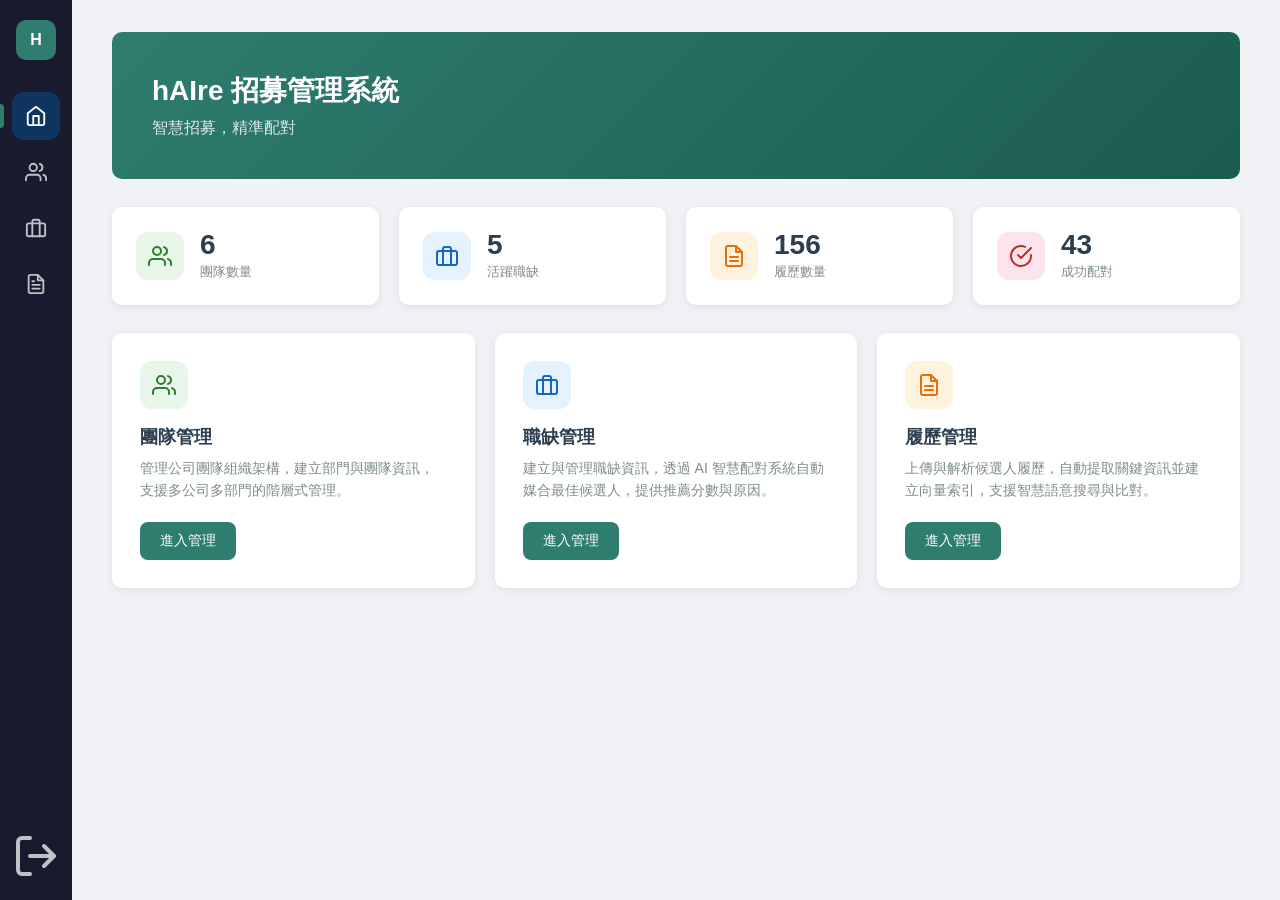
==== docs/index.html @ c7452a85 "Add frontend UI for hAIre recruitment management system Implement complete frontend with static HTML" ====
<!DOCTYPE html>
<html lang="zh-TW">
<head>
  <meta charset="UTF-8">
  <meta name="viewport" content="width=device-width, initial-scale=1.0">
  <title>hAIre 招募管理系統</title>
  <link rel="stylesheet" href="css/style.css">
</head>
<body>
  <!-- Sidebar -->
  <nav class="sidebar">
    <div class="sidebar-logo">H</div>
    <ul class="sidebar-nav">
      <li><a href="index.html" class="active" title="首頁">
        <svg viewBox="0 0 24 24" fill="none" stroke="currentColor" stroke-width="2" stroke-linecap="round" stroke-linejoin="round"><path d="M3 9l9-7 9 7v11a2 2 0 0 1-2 2H5a2 2 0 0 1-2-2z"/><polyline points="9 22 9 12 15 12 15 22"/></svg>
      </a></li>
      <li><a href="admin-teams.html" title="團隊管理">
        <svg viewBox="0 0 24 24" fill="none" stroke="currentColor" stroke-width="2" stroke-linecap="round" stroke-linejoin="round"><path d="M17 21v-2a4 4 0 0 0-4-4H5a4 4 0 0 0-4 4v2"/><circle cx="9" cy="7" r="4"/><path d="M23 21v-2a4 4 0 0 0-3-3.87"/><path d="M16 3.13a4 4 0 0 1 0 7.75"/></svg>
      </a></li>
      <li><a href="admin-jobs.html" title="職缺管理">
        <svg viewBox="0 0 24 24" fill="none" stroke="currentColor" stroke-width="2" stroke-linecap="round" stroke-linejoin="round"><rect x="2" y="7" width="20" height="14" rx="2" ry="2"/><path d="M16 21V5a2 2 0 0 0-2-2h-4a2 2 0 0 0-2 2v16"/></svg>
      </a></li>
      <li><a href="#" title="履歷管理">
        <svg viewBox="0 0 24 24" fill="none" stroke="currentColor" stroke-width="2" stroke-linecap="round" stroke-linejoin="round"><path d="M14 2H6a2 2 0 0 0-2 2v16a2 2 0 0 0 2 2h12a2 2 0 0 0 2-2V8z"/><polyline points="14 2 14 8 20 8"/><line x1="16" y1="13" x2="8" y2="13"/><line x1="16" y1="17" x2="8" y2="17"/><polyline points="10 9 9 9 8 9"/></svg>
      </a></li>
    </ul>
    <div class="sidebar-bottom">
      <a href="login.html" title="登出">
        <svg viewBox="0 0 24 24" fill="none" stroke="currentColor" stroke-width="2" stroke-linecap="round" stroke-linejoin="round"><path d="M9 21H5a2 2 0 0 1-2-2V5a2 2 0 0 1 2-2h4"/><polyline points="16 17 21 12 16 7"/><line x1="21" y1="12" x2="9" y2="12"/></svg>
      </a>
    </div>
  </nav>

  <!-- Main Content -->
  <main class="main-content">
    <!-- Hero -->
    <div class="dashboard-hero">
      <h1>hAIre 招募管理系統</h1>
      <p>智慧招募，精準配對</p>
    </div>

    <!-- Stats -->
    <div class="stats-grid" id="statsGrid">
      <!-- Populated by JS -->
    </div>

    <!-- Features -->
    <div class="features-grid" id="featuresGrid">
      <!-- Populated by JS -->
    </div>
  </main>

  <script src="js/mock-data.js"></script>
  <script src="js/main.js"></script>
  <script>
    // Render stats
    const statsData = [
      { label: '團隊數量', value: MOCK_STATS.teams, icon: 'teams', cls: 'teams' },
      { label: '活躍職缺', value: MOCK_STATS.activeJobs, icon: 'jobs', cls: 'jobs' },
      { label: '履歷數量', value: MOCK_STATS.resumes, icon: 'resumes', cls: 'resumes' },
      { label: '成功配對', value: MOCK_STATS.matches, icon: 'matches', cls: 'matches' }
    ];

    const statIcons = {
      teams: '<svg viewBox="0 0 24 24" fill="none" stroke="currentColor" stroke-width="2" stroke-linecap="round" stroke-linejoin="round"><path d="M17 21v-2a4 4 0 0 0-4-4H5a4 4 0 0 0-4 4v2"/><circle cx="9" cy="7" r="4"/><path d="M23 21v-2a4 4 0 0 0-3-3.87"/><path d="M16 3.13a4 4 0 0 1 0 7.75"/></svg>',
      jobs: '<svg viewBox="0 0 24 24" fill="none" stroke="currentColor" stroke-width="2" stroke-linecap="round" stroke-linejoin="round"><rect x="2" y="7" width="20" height="14" rx="2" ry="2"/><path d="M16 21V5a2 2 0 0 0-2-2h-4a2 2 0 0 0-2 2v16"/></svg>',
      resumes: '<svg viewBox="0 0 24 24" fill="none" stroke="currentColor" stroke-width="2" stroke-linecap="round" stroke-linejoin="round"><path d="M14 2H6a2 2 0 0 0-2 2v16a2 2 0 0 0 2 2h12a2 2 0 0 0 2-2V8z"/><polyline points="14 2 14 8 20 8"/><line x1="16" y1="13" x2="8" y2="13"/><line x1="16" y1="17" x2="8" y2="17"/></svg>',
      matches: '<svg viewBox="0 0 24 24" fill="none" stroke="currentColor" stroke-width="2" stroke-linecap="round" stroke-linejoin="round"><path d="M22 11.08V12a10 10 0 1 1-5.93-9.14"/><polyline points="22 4 12 14.01 9 11.01"/></svg>'
    };

    document.getElementById('statsGrid').innerHTML = statsData.map(s => `
      <div class="stat-card">
        <div class="stat-icon ${s.cls}">${statIcons[s.icon]}</div>
        <div class="stat-info">
          <h3>${s.value}</h3>
          <p>${s.label}</p>
        </div>
      </div>
    `).join('');

    // Render features
    const features = [
      {
        title: '團隊管理',
        desc: '管理公司團隊組織架構，建立部門與團隊資訊，支援多公司多部門的階層式管理。',
        cls: 'teams',
        icon: '<svg viewBox="0 0 24 24" fill="none" stroke="currentColor" stroke-width="2" stroke-linecap="round" stroke-linejoin="round"><path d="M17 21v-2a4 4 0 0 0-4-4H5a4 4 0 0 0-4 4v2"/><circle cx="9" cy="7" r="4"/><path d="M23 21v-2a4 4 0 0 0-3-3.87"/><path d="M16 3.13a4 4 0 0 1 0 7.75"/></svg>',
        link: 'admin-teams.html'
      },
      {
        title: '職缺管理',
        desc: '建立與管理職缺資訊，透過 AI 智慧配對系統自動媒合最佳候選人，提供推薦分數與原因。',
        cls: 'jobs',
        icon: '<svg viewBox="0 0 24 24" fill="none" stroke="currentColor" stroke-width="2" stroke-linecap="round" stroke-linejoin="round"><rect x="2" y="7" width="20" height="14" rx="2" ry="2"/><path d="M16 21V5a2 2 0 0 0-2-2h-4a2 2 0 0 0-2 2v16"/></svg>',
        link: 'admin-jobs.html'
      },
      {
        title: '履歷管理',
        desc: '上傳與解析候選人履歷，自動提取關鍵資訊並建立向量索引，支援智慧語意搜尋與比對。',
        cls: 'resumes',
        icon: '<svg viewBox="0 0 24 24" fill="none" stroke="currentColor" stroke-width="2" stroke-linecap="round" stroke-linejoin="round"><path d="M14 2H6a2 2 0 0 0-2 2v16a2 2 0 0 0 2 2h12a2 2 0 0 0 2-2V8z"/><polyline points="14 2 14 8 20 8"/><line x1="16" y1="13" x2="8" y2="13"/><line x1="16" y1="17" x2="8" y2="17"/></svg>',
        link: '#'
      }
    ];

    document.getElementById('featuresGrid').innerHTML = features.map(f => `
      <div class="feature-card">
        <div class="feature-card-icon ${f.cls}">${f.icon}</div>
        <h3>${f.title}</h3>
        <p>${f.desc}</p>
        <a href="${f.link}" class="btn btn-primary">進入管理</a>
      </div>
    `).join('');
  </script>
</body>
</html>
---- docs/css/style.css ----
/* ===== CSS Variables ===== */
:root {
  --primary: #2E7D6F;
  --primary-dark: #245f55;
  --primary-light: #e8f5f1;
  --sidebar-bg: #1a1a2e;
  --sidebar-hover: #16213e;
  --sidebar-active: #0f3460;
  --bg: #f0f2f5;
  --card-bg: #ffffff;
  --text-primary: #2c3e50;
  --text-secondary: #7f8c8d;
  --text-light: #bdc3c7;
  --border: #e0e0e0;
  --danger: #e74c3c;
  --danger-hover: #c0392b;
  --warning: #f39c12;
  --info: #3498db;
  --success: #27ae60;
  --shadow: 0 2px 8px rgba(0,0,0,0.08);
  --shadow-hover: 0 4px 16px rgba(0,0,0,0.12);
  --radius: 10px;
  --sidebar-width: 72px;
}

/* ===== Reset & Base ===== */
*, *::before, *::after {
  margin: 0;
  padding: 0;
  box-sizing: border-box;
}

body {
  font-family: -apple-system, BlinkMacSystemFont, 'Segoe UI', 'Noto Sans TC', 'Microsoft JhengHei', sans-serif;
  background: var(--bg);
  color: var(--text-primary);
  min-height: 100vh;
  display: flex;
}

a {
  text-decoration: none;
  color: inherit;
}

ul {
  list-style: none;
}

button {
  cursor: pointer;
  border: none;
  font-family: inherit;
}

input, select, textarea {
  font-family: inherit;
  font-size: 14px;
}

/* ===== Sidebar ===== */
.sidebar {
  width: var(--sidebar-width);
  background: var(--sidebar-bg);
  min-height: 100vh;
  position: fixed;
  top: 0;
  left: 0;
  z-index: 100;
  display: flex;
  flex-direction: column;
  align-items: center;
  padding: 20px 0;
}

.sidebar-logo {
  width: 40px;
  height: 40px;
  background: var(--primary);
  border-radius: 10px;
  display: flex;
  align-items: center;
  justify-content: center;
  color: white;
  font-weight: 700;
  font-size: 16px;
  margin-bottom: 32px;
}

.sidebar-nav {
  display: flex;
  flex-direction: column;
  gap: 8px;
  width: 100%;
}

.sidebar-nav a {
  display: flex;
  align-items: center;
  justify-content: center;
  width: 48px;
  height: 48px;
  margin: 0 auto;
  border-radius: 12px;
  color: var(--text-light);
  transition: all 0.2s;
  position: relative;
}

.sidebar-nav a:hover {
  background: var(--sidebar-hover);
  color: white;
}

.sidebar-nav a.active {
  background: var(--sidebar-active);
  color: white;
}

.sidebar-nav a.active::before {
  content: '';
  position: absolute;
  left: -12px;
  width: 4px;
  height: 24px;
  background: var(--primary);
  border-radius: 0 4px 4px 0;
}

.sidebar-nav svg {
  width: 22px;
  height: 22px;
}

.sidebar-bottom {
  margin-top: auto;
  display: flex;
  flex-direction: column;
  gap: 8px;
  align-items: center;
}

.sidebar-bottom a {
  display: flex;
  align-items: center;
  justify-content: center;
  width: 48px;
  height: 48px;
  border-radius: 12px;
  color: var(--text-light);
  transition: all 0.2s;
}

.sidebar-bottom a:hover {
  background: var(--sidebar-hover);
  color: white;
}

/* ===== Main Content ===== */
.main-content {
  margin-left: var(--sidebar-width);
  flex: 1;
  padding: 32px 40px;
  min-height: 100vh;
}

/* ===== Page Header ===== */
.page-header {
  display: flex;
  align-items: center;
  justify-content: space-between;
  margin-bottom: 28px;
}

.page-header h1 {
  font-size: 24px;
  font-weight: 700;
  color: var(--text-primary);
}

.page-header .subtitle {
  font-size: 14px;
  color: var(--text-secondary);
  margin-top: 4px;
}

/* ===== Dashboard ===== */
.dashboard-hero {
  background: linear-gradient(135deg, var(--primary) 0%, #1a5c50 100%);
  border-radius: var(--radius);
  padding: 40px;
  color: white;
  margin-bottom: 28px;
}

.dashboard-hero h1 {
  font-size: 28px;
  font-weight: 700;
  margin-bottom: 8px;
}

.dashboard-hero p {
  font-size: 16px;
  opacity: 0.85;
}

.stats-grid {
  display: grid;
  grid-template-columns: repeat(4, 1fr);
  gap: 20px;
  margin-bottom: 28px;
}

.stat-card {
  background: var(--card-bg);
  border-radius: var(--radius);
  padding: 24px;
  box-shadow: var(--shadow);
  display: flex;
  align-items: center;
  gap: 16px;
  transition: box-shadow 0.2s;
}

.stat-card:hover {
  box-shadow: var(--shadow-hover);
}

.stat-icon {
  width: 48px;
  height: 48px;
  border-radius: 12px;
  display: flex;
  align-items: center;
  justify-content: center;
}

.stat-icon svg {
  width: 24px;
  height: 24px;
}

.stat-icon.teams { background: #e8f5e9; color: #2e7d32; }
.stat-icon.jobs { background: #e3f2fd; color: #1565c0; }
.stat-icon.resumes { background: #fff3e0; color: #ef6c00; }
.stat-icon.matches { background: #fce4ec; color: #c62828; }

.stat-info h3 {
  font-size: 28px;
  font-weight: 700;
  line-height: 1;
}

.stat-info p {
  font-size: 13px;
  color: var(--text-secondary);
  margin-top: 4px;
}

.features-grid {
  display: grid;
  grid-template-columns: repeat(3, 1fr);
  gap: 20px;
}

.feature-card {
  background: var(--card-bg);
  border-radius: var(--radius);
  padding: 28px;
  box-shadow: var(--shadow);
  transition: all 0.2s;
  display: flex;
  flex-direction: column;
}

.feature-card:hover {
  box-shadow: var(--shadow-hover);
  transform: translateY(-2px);
}

.feature-card-icon {
  width: 48px;
  height: 48px;
  border-radius: 12px;
  display: flex;
  align-items: center;
  justify-content: center;
  margin-bottom: 16px;
}

.feature-card-icon svg {
  width: 24px;
  height: 24px;
}

.feature-card-icon.teams { background: #e8f5e9; color: #2e7d32; }
.feature-card-icon.jobs { background: #e3f2fd; color: #1565c0; }
.feature-card-icon.resumes { background: #fff3e0; color: #ef6c00; }

.feature-card h3 {
  font-size: 18px;
  font-weight: 600;
  margin-bottom: 8px;
}

.feature-card p {
  font-size: 14px;
  color: var(--text-secondary);
  line-height: 1.6;
  margin-bottom: 20px;
  flex: 1;
}

.feature-card .btn {
  align-self: flex-start;
}

/* ===== Buttons ===== */
.btn {
  display: inline-flex;
  align-items: center;
  gap: 8px;
  padding: 10px 20px;
  border-radius: 8px;
  font-size: 14px;
  font-weight: 500;
  transition: all 0.2s;
}

.btn-primary {
  background: var(--primary);
  color: white;
}

.btn-primary:hover {
  background: var(--primary-dark);
}

.btn-secondary {
  background: var(--bg);
  color: var(--text-primary);
  border: 1px solid var(--border);
}

.btn-secondary:hover {
  background: #e5e7eb;
}

.btn-danger {
  background: var(--danger);
  color: white;
}

.btn-danger:hover {
  background: var(--danger-hover);
}

.btn-sm {
  padding: 6px 12px;
  font-size: 13px;
}

.btn-icon {
  width: 36px;
  height: 36px;
  padding: 0;
  display: flex;
  align-items: center;
  justify-content: center;
  border-radius: 8px;
  background: transparent;
  color: var(--text-secondary);
  border: 1px solid var(--border);
}

.btn-icon:hover {
  background: var(--bg);
  color: var(--text-primary);
}

.btn-icon.danger:hover {
  background: #fdeaea;
  color: var(--danger);
  border-color: var(--danger);
}

.btn-icon svg {
  width: 16px;
  height: 16px;
}

/* ===== Toolbar ===== */
.toolbar {
  display: flex;
  align-items: center;
  gap: 12px;
  margin-bottom: 20px;
}

.search-input {
  flex: 1;
  max-width: 400px;
  padding: 10px 16px 10px 40px;
  border: 1px solid var(--border);
  border-radius: 8px;
  font-size: 14px;
  background: var(--card-bg);
  transition: border-color 0.2s;
  position: relative;
}

.search-input:focus {
  outline: none;
  border-color: var(--primary);
}

.search-wrapper {
  position: relative;
  flex: 1;
  max-width: 400px;
}

.search-wrapper svg {
  position: absolute;
  left: 12px;
  top: 50%;
  transform: translateY(-50%);
  width: 18px;
  height: 18px;
  color: var(--text-light);
}

.filter-select {
  padding: 10px 16px;
  border: 1px solid var(--border);
  border-radius: 8px;
  font-size: 14px;
  background: var(--card-bg);
  color: var(--text-primary);
  min-width: 160px;
  cursor: pointer;
}

.filter-select:focus {
  outline: none;
  border-color: var(--primary);
}

/* ===== Team Cards Grid ===== */
.teams-grid {
  display: grid;
  grid-template-columns: repeat(auto-fill, minmax(320px, 1fr));
  gap: 20px;
}

.team-card {
  background: var(--card-bg);
  border-radius: var(--radius);
  padding: 24px;
  box-shadow: var(--shadow);
  transition: all 0.2s;
  position: relative;
}

.team-card:hover {
  box-shadow: var(--shadow-hover);
}

.team-card-header {
  display: flex;
  align-items: flex-start;
  justify-content: space-between;
  margin-bottom: 16px;
}

.team-card-title {
  font-size: 17px;
  font-weight: 600;
}

.team-card-actions {
  display: flex;
  gap: 6px;
}

.team-card-info {
  display: flex;
  flex-direction: column;
  gap: 8px;
}

.team-card-info-row {
  display: flex;
  align-items: center;
  gap: 8px;
  font-size: 13px;
  color: var(--text-secondary);
}

.team-card-info-row svg {
  width: 16px;
  height: 16px;
  flex-shrink: 0;
}

.team-card-info-row .label {
  font-weight: 500;
  color: var(--text-primary);
  min-width: 40px;
}

.team-card-badge {
  display: inline-flex;
  align-items: center;
  padding: 3px 10px;
  border-radius: 20px;
  font-size: 12px;
  font-weight: 500;
  background: var(--primary-light);
  color: var(--primary);
}

/* ===== Modal ===== */
.modal-overlay {
  display: none;
  position: fixed;
  inset: 0;
  background: rgba(0,0,0,0.5);
  z-index: 1000;
  align-items: center;
  justify-content: center;
}

.modal-overlay.active {
  display: flex;
}

.modal {
  background: var(--card-bg);
  border-radius: var(--radius);
  width: 90%;
  max-width: 600px;
  max-height: 90vh;
  overflow-y: auto;
  box-shadow: 0 20px 60px rgba(0,0,0,0.2);
}

.modal-header {
  display: flex;
  align-items: center;
  justify-content: space-between;
  padding: 20px 24px;
  border-bottom: 1px solid var(--border);
}

.modal-header h2 {
  font-size: 18px;
  font-weight: 600;
}

.modal-close {
  width: 32px;
  height: 32px;
  display: flex;
  align-items: center;
  justify-content: center;
  border-radius: 8px;
  background: transparent;
  color: var(--text-secondary);
  cursor: pointer;
  border: none;
  transition: all 0.2s;
}

.modal-close:hover {
  background: var(--bg);
  color: var(--text-primary);
}

.modal-body {
  padding: 24px;
}

.modal-footer {
  display: flex;
  justify-content: flex-end;
  gap: 12px;
  padding: 16px 24px;
  border-top: 1px solid var(--border);
}

/* ===== Form ===== */
.form-group {
  margin-bottom: 18px;
}

.form-label {
  display: block;
  font-size: 14px;
  font-weight: 500;
  color: var(--text-primary);
  margin-bottom: 6px;
}

.form-input {
  width: 100%;
  padding: 10px 14px;
  border: 1px solid var(--border);
  border-radius: 8px;
  font-size: 14px;
  transition: border-color 0.2s;
}

.form-input:focus {
  outline: none;
  border-color: var(--primary);
  box-shadow: 0 0 0 3px rgba(46,125,111,0.1);
}

textarea.form-input {
  resize: vertical;
  min-height: 80px;
}

.form-row {
  display: grid;
  grid-template-columns: 1fr 1fr;
  gap: 16px;
}

.file-upload {
  border: 2px dashed var(--border);
  border-radius: 8px;
  padding: 32px;
  text-align: center;
  cursor: pointer;
  transition: all 0.2s;
  background: #fafbfc;
}

.file-upload:hover {
  border-color: var(--primary);
  background: var(--primary-light);
}

.file-upload svg {
  width: 36px;
  height: 36px;
  color: var(--text-light);
  margin-bottom: 8px;
}

.file-upload p {
  font-size: 14px;
  color: var(--text-secondary);
}

.file-upload .hint {
  font-size: 12px;
  color: var(--text-light);
  margin-top: 4px;
}

/* ===== Job Page ===== */
.job-header-card {
  background: var(--card-bg);
  border-radius: var(--radius);
  padding: 24px 28px;
  box-shadow: var(--shadow);
  margin-bottom: 24px;
  display: flex;
  align-items: center;
  justify-content: space-between;
}

.job-header-info h2 {
  font-size: 22px;
  font-weight: 700;
  margin-bottom: 6px;
}

.job-meta {
  display: flex;
  align-items: center;
  gap: 16px;
  flex-wrap: wrap;
}

.job-meta-item {
  display: flex;
  align-items: center;
  gap: 6px;
  font-size: 13px;
  color: var(--text-secondary);
}

.job-meta-item svg {
  width: 16px;
  height: 16px;
}

.job-tabs {
  display: flex;
  gap: 4px;
  background: var(--bg);
  border-radius: 8px;
  padding: 4px;
  margin-bottom: 24px;
  width: fit-content;
}

.job-tab {
  padding: 8px 20px;
  border-radius: 6px;
  font-size: 14px;
  font-weight: 500;
  background: transparent;
  color: var(--text-secondary);
  transition: all 0.2s;
}

.job-tab.active {
  background: var(--card-bg);
  color: var(--text-primary);
  box-shadow: 0 1px 4px rgba(0,0,0,0.08);
}

.job-tab:hover:not(.active) {
  color: var(--text-primary);
}

.candidates-section h3 {
  font-size: 16px;
  font-weight: 600;
  margin-bottom: 16px;
  display: flex;
  align-items: center;
  gap: 8px;
}

.candidates-section h3 .count {
  background: var(--primary-light);
  color: var(--primary);
  padding: 2px 10px;
  border-radius: 20px;
  font-size: 13px;
}

.candidate-card {
  background: var(--card-bg);
  border-radius: var(--radius);
  padding: 24px;
  box-shadow: var(--shadow);
  margin-bottom: 16px;
  transition: all 0.2s;
}

.candidate-card:hover {
  box-shadow: var(--shadow-hover);
}

.candidate-header {
  display: flex;
  align-items: flex-start;
  justify-content: space-between;
  margin-bottom: 16px;
}

.candidate-info {
  display: flex;
  align-items: center;
  gap: 14px;
}

.candidate-avatar {
  width: 48px;
  height: 48px;
  border-radius: 50%;
  background: var(--primary-light);
  color: var(--primary);
  display: flex;
  align-items: center;
  justify-content: center;
  font-size: 18px;
  font-weight: 600;
  flex-shrink: 0;
}

.candidate-name {
  font-size: 17px;
  font-weight: 600;
}

.candidate-title {
  font-size: 13px;
  color: var(--text-secondary);
  margin-top: 2px;
}

.candidate-contact {
  display: flex;
  gap: 16px;
  margin-top: 6px;
}

.candidate-contact-item {
  display: flex;
  align-items: center;
  gap: 4px;
  font-size: 12px;
  color: var(--text-secondary);
}

.candidate-contact-item svg {
  width: 14px;
  height: 14px;
}

.candidate-score {
  text-align: center;
}

.candidate-score-label {
  font-size: 12px;
  color: var(--text-secondary);
  margin-bottom: 4px;
}

.candidate-score-value {
  font-size: 32px;
  font-weight: 700;
  line-height: 1;
}

.score-high { color: var(--success); }
.score-mid { color: var(--warning); }
.score-low { color: var(--danger); }

.candidate-body {
  display: grid;
  grid-template-columns: 1fr 1fr;
  gap: 20px;
  margin-bottom: 16px;
}

.candidate-section-title {
  font-size: 13px;
  font-weight: 600;
  color: var(--text-secondary);
  margin-bottom: 8px;
  display: flex;
  align-items: center;
  gap: 6px;
}

.candidate-section-title svg {
  width: 14px;
  height: 14px;
}

.candidate-experience-item {
  padding: 8px 0;
  border-bottom: 1px solid #f0f0f0;
}

.candidate-experience-item:last-child {
  border-bottom: none;
}

.candidate-exp-company {
  font-size: 14px;
  font-weight: 500;
}

.candidate-exp-role {
  font-size: 13px;
  color: var(--text-secondary);
}

.candidate-exp-duration {
  font-size: 12px;
  color: var(--text-light);
}

.skills-tags {
  display: flex;
  flex-wrap: wrap;
  gap: 6px;
}

.skill-tag {
  padding: 4px 12px;
  border-radius: 20px;
  font-size: 12px;
  font-weight: 500;
  background: #f0f4f8;
  color: var(--text-primary);
}

.skill-tag.match {
  background: var(--primary-light);
  color: var(--primary);
}

.candidate-reason {
  background: #f8f9fa;
  border-radius: 8px;
  padding: 14px 16px;
  margin-top: 4px;
}

.candidate-reason-title {
  font-size: 13px;
  font-weight: 600;
  color: var(--primary);
  margin-bottom: 6px;
  display: flex;
  align-items: center;
  gap: 6px;
}

.candidate-reason-title svg {
  width: 14px;
  height: 14px;
}

.candidate-reason p {
  font-size: 13px;
  color: var(--text-secondary);
  line-height: 1.6;
}

/* ===== Login Page ===== */
.login-page {
  min-height: 100vh;
  display: flex;
  align-items: center;
  justify-content: center;
  background: var(--bg);
  margin: 0;
}

.login-container {
  width: 100%;
  max-width: 420px;
  background: var(--card-bg);
  border-radius: var(--radius);
  box-shadow: var(--shadow-hover);
  overflow: hidden;
}

.login-header {
  background: linear-gradient(135deg, var(--primary) 0%, #1a5c50 100%);
  padding: 32px;
  text-align: center;
  color: white;
}

.login-header h1 {
  font-size: 24px;
  font-weight: 700;
  margin-bottom: 4px;
}

.login-header p {
  font-size: 14px;
  opacity: 0.85;
}

.login-body {
  padding: 32px;
}

.login-body h2 {
  font-size: 20px;
  font-weight: 600;
  margin-bottom: 24px;
  text-align: center;
}

.login-body .form-group {
  margin-bottom: 20px;
}

.login-btn {
  width: 100%;
  padding: 12px;
  background: var(--primary);
  color: white;
  border: none;
  border-radius: 8px;
  font-size: 15px;
  font-weight: 600;
  cursor: pointer;
  transition: background 0.2s;
}

.login-btn:hover {
  background: var(--primary-dark);
}

.login-footer {
  text-align: center;
  margin-top: 20px;
  font-size: 13px;
  color: var(--text-secondary);
}

.login-footer a {
  color: var(--primary);
  font-weight: 500;
}

/* ===== Job Select Page ===== */
.job-select-wrapper {
  display: flex;
  gap: 12px;
  margin-bottom: 24px;
}

.job-select-dropdown {
  flex: 1;
  max-width: 400px;
}

/* ===== Empty State ===== */
.empty-state {
  text-align: center;
  padding: 60px 20px;
  color: var(--text-light);
}

.empty-state svg {
  width: 64px;
  height: 64px;
  margin-bottom: 16px;
  opacity: 0.5;
}

.empty-state h3 {
  font-size: 18px;
  color: var(--text-secondary);
  margin-bottom: 8px;
}

.empty-state p {
  font-size: 14px;
}

/* ===== Toast Notification ===== */
.toast-container {
  position: fixed;
  top: 20px;
  right: 20px;
  z-index: 9999;
  display: flex;
  flex-direction: column;
  gap: 8px;
}

.toast {
  padding: 12px 20px;
  border-radius: 8px;
  font-size: 14px;
  color: white;
  box-shadow: 0 4px 12px rgba(0,0,0,0.15);
  animation: slideIn 0.3s ease;
  display: flex;
  align-items: center;
  gap: 8px;
}

.toast.success { background: var(--success); }
.toast.error { background: var(--danger); }
.toast.info { background: var(--info); }

@keyframes slideIn {
  from { transform: translateX(100%); opacity: 0; }
  to { transform: translateX(0); opacity: 1; }
}

/* ===== Responsive ===== */
@media (max-width: 1024px) {
  .stats-grid {
    grid-template-columns: repeat(2, 1fr);
  }
  .features-grid {
    grid-template-columns: repeat(2, 1fr);
  }
  .candidate-body {
    grid-template-columns: 1fr;
  }
}

@media (max-width: 768px) {
  .sidebar {
    width: 56px;
  }
  .main-content {
    margin-left: 56px;
    padding: 20px;
  }
  .stats-grid {
    grid-template-columns: 1fr;
  }
  .features-grid {
    grid-template-columns: 1fr;
  }
  .form-row {
    grid-template-columns: 1fr;
  }
  .toolbar {
    flex-wrap: wrap;
  }
  .teams-grid {
    grid-template-columns: 1fr;
  }
}
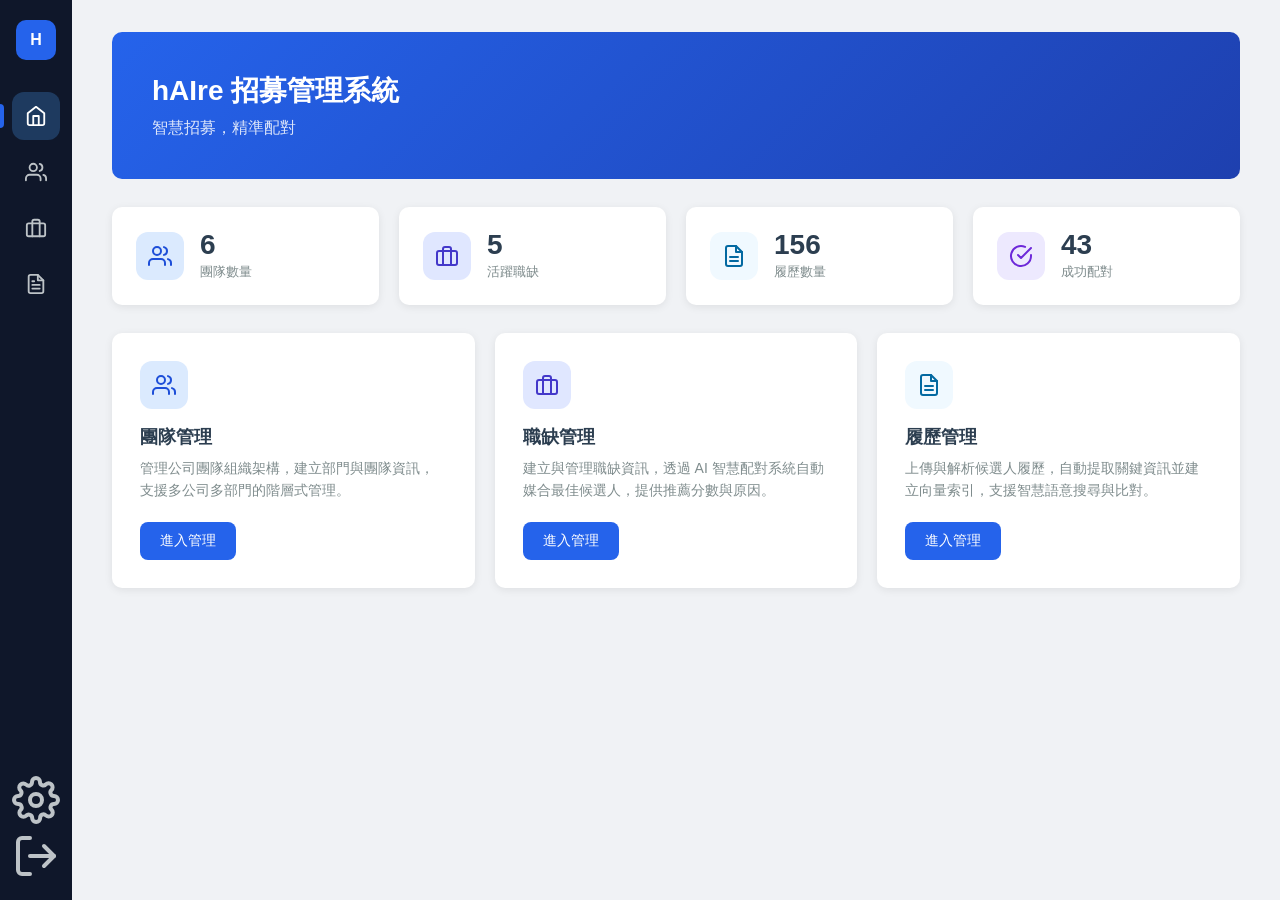
==== commit 55275921: "Update frontend to blue theme and add resume/settings pages - Change color scheme from teal to blue " ====
--- a/docs/index.html
+++ b/docs/index.html
@@ -20,11 +20,14 @@
       <li><a href="admin-jobs.html" title="職缺管理">
         <svg viewBox="0 0 24 24" fill="none" stroke="currentColor" stroke-width="2" stroke-linecap="round" stroke-linejoin="round"><rect x="2" y="7" width="20" height="14" rx="2" ry="2"/><path d="M16 21V5a2 2 0 0 0-2-2h-4a2 2 0 0 0-2 2v16"/></svg>
       </a></li>
-      <li><a href="#" title="履歷管理">
+      <li><a href="admin-resumes.html" title="履歷管理">
         <svg viewBox="0 0 24 24" fill="none" stroke="currentColor" stroke-width="2" stroke-linecap="round" stroke-linejoin="round"><path d="M14 2H6a2 2 0 0 0-2 2v16a2 2 0 0 0 2 2h12a2 2 0 0 0 2-2V8z"/><polyline points="14 2 14 8 20 8"/><line x1="16" y1="13" x2="8" y2="13"/><line x1="16" y1="17" x2="8" y2="17"/><polyline points="10 9 9 9 8 9"/></svg>
       </a></li>
     </ul>
     <div class="sidebar-bottom">
+      <a href="admin-settings.html" title="設定">
+        <svg viewBox="0 0 24 24" fill="none" stroke="currentColor" stroke-width="2" stroke-linecap="round" stroke-linejoin="round"><circle cx="12" cy="12" r="3"/><path d="M19.4 15a1.65 1.65 0 0 0 .33 1.82l.06.06a2 2 0 0 1 0 2.83 2 2 0 0 1-2.83 0l-.06-.06a1.65 1.65 0 0 0-1.82-.33 1.65 1.65 0 0 0-1 1.51V21a2 2 0 0 1-2 2 2 2 0 0 1-2-2v-.09A1.65 1.65 0 0 0 9 19.4a1.65 1.65 0 0 0-1.82.33l-.06.06a2 2 0 0 1-2.83 0 2 2 0 0 1 0-2.83l.06-.06A1.65 1.65 0 0 0 4.68 15a1.65 1.65 0 0 0-1.51-1H3a2 2 0 0 1-2-2 2 2 0 0 1 2-2h.09A1.65 1.65 0 0 0 4.6 9a1.65 1.65 0 0 0-.33-1.82l-.06-.06a2 2 0 0 1 0-2.83 2 2 0 0 1 2.83 0l.06.06A1.65 1.65 0 0 0 9 4.68a1.65 1.65 0 0 0 1-1.51V3a2 2 0 0 1 2-2 2 2 0 0 1 2 2v.09a1.65 1.65 0 0 0 1 1.51 1.65 1.65 0 0 0 1.82-.33l.06-.06a2 2 0 0 1 2.83 0 2 2 0 0 1 0 2.83l-.06.06A1.65 1.65 0 0 0 19.4 9a1.65 1.65 0 0 0 1.51 1H21a2 2 0 0 1 2 2 2 2 0 0 1-2 2h-.09a1.65 1.65 0 0 0-1.51 1z"/></svg>
+      </a>
       <a href="login.html" title="登出">
         <svg viewBox="0 0 24 24" fill="none" stroke="currentColor" stroke-width="2" stroke-linecap="round" stroke-linejoin="round"><path d="M9 21H5a2 2 0 0 1-2-2V5a2 2 0 0 1 2-2h4"/><polyline points="16 17 21 12 16 7"/><line x1="21" y1="12" x2="9" y2="12"/></svg>
       </a>
@@ -99,7 +102,7 @@
         desc: '上傳與解析候選人履歷，自動提取關鍵資訊並建立向量索引，支援智慧語意搜尋與比對。',
         cls: 'resumes',
         icon: '<svg viewBox="0 0 24 24" fill="none" stroke="currentColor" stroke-width="2" stroke-linecap="round" stroke-linejoin="round"><path d="M14 2H6a2 2 0 0 0-2 2v16a2 2 0 0 0 2 2h12a2 2 0 0 0 2-2V8z"/><polyline points="14 2 14 8 20 8"/><line x1="16" y1="13" x2="8" y2="13"/><line x1="16" y1="17" x2="8" y2="17"/></svg>',
-        link: '#'
+        link: 'admin-resumes.html'
       }
     ];
 
--- a/docs/css/style.css
+++ b/docs/css/style.css
@@ -1,11 +1,11 @@
 /* ===== CSS Variables ===== */
 :root {
-  --primary: #2E7D6F;
-  --primary-dark: #245f55;
-  --primary-light: #e8f5f1;
-  --sidebar-bg: #1a1a2e;
-  --sidebar-hover: #16213e;
-  --sidebar-active: #0f3460;
+  --primary: #2563EB;
+  --primary-dark: #1D4ED8;
+  --primary-light: #EFF6FF;
+  --sidebar-bg: #0F172A;
+  --sidebar-hover: #1E293B;
+  --sidebar-active: #1E3A5F;
   --bg: #f0f2f5;
   --card-bg: #ffffff;
   --text-primary: #2c3e50;
@@ -186,7 +186,7 @@
 
 /* ===== Dashboard ===== */
 .dashboard-hero {
-  background: linear-gradient(135deg, var(--primary) 0%, #1a5c50 100%);
+  background: linear-gradient(135deg, var(--primary) 0%, #1E40AF 100%);
   border-radius: var(--radius);
   padding: 40px;
   color: white;
@@ -240,10 +240,10 @@
   height: 24px;
 }
 
-.stat-icon.teams { background: #e8f5e9; color: #2e7d32; }
-.stat-icon.jobs { background: #e3f2fd; color: #1565c0; }
-.stat-icon.resumes { background: #fff3e0; color: #ef6c00; }
-.stat-icon.matches { background: #fce4ec; color: #c62828; }
+.stat-icon.teams { background: #DBEAFE; color: #1D4ED8; }
+.stat-icon.jobs { background: #E0E7FF; color: #4338CA; }
+.stat-icon.resumes { background: #F0F9FF; color: #0369A1; }
+.stat-icon.matches { background: #EDE9FE; color: #6D28D9; }
 
 .stat-info h3 {
   font-size: 28px;
@@ -293,9 +293,9 @@
   height: 24px;
 }
 
-.feature-card-icon.teams { background: #e8f5e9; color: #2e7d32; }
-.feature-card-icon.jobs { background: #e3f2fd; color: #1565c0; }
-.feature-card-icon.resumes { background: #fff3e0; color: #ef6c00; }
+.feature-card-icon.teams { background: #DBEAFE; color: #1D4ED8; }
+.feature-card-icon.jobs { background: #E0E7FF; color: #4338CA; }
+.feature-card-icon.resumes { background: #F0F9FF; color: #0369A1; }
 
 .feature-card h3 {
   font-size: 18px;
@@ -614,7 +614,7 @@
 .form-input:focus {
   outline: none;
   border-color: var(--primary);
-  box-shadow: 0 0 0 3px rgba(46,125,111,0.1);
+  box-shadow: 0 0 0 3px rgba(37,99,235,0.1);
 }
 
 textarea.form-input {
@@ -950,7 +950,7 @@
 }
 
 .login-header {
-  background: linear-gradient(135deg, var(--primary) 0%, #1a5c50 100%);
+  background: linear-gradient(135deg, var(--primary) 0%, #1E40AF 100%);
   padding: 32px;
   text-align: center;
   color: white;
@@ -1077,6 +1077,316 @@
 @keyframes slideIn {
   from { transform: translateX(100%); opacity: 0; }
   to { transform: translateX(0); opacity: 1; }
+}
+
+/* ===== Resume Page ===== */
+.resume-stats {
+  display: flex;
+  gap: 16px;
+  margin-bottom: 24px;
+}
+
+.resume-stat-pill {
+  display: flex;
+  align-items: center;
+  gap: 8px;
+  padding: 8px 16px;
+  background: var(--card-bg);
+  border-radius: 20px;
+  font-size: 13px;
+  font-weight: 500;
+  color: var(--text-secondary);
+  box-shadow: var(--shadow);
+}
+
+.resume-stat-pill .num {
+  font-weight: 700;
+  color: var(--primary);
+  font-size: 15px;
+}
+
+.resume-table-wrapper {
+  background: var(--card-bg);
+  border-radius: var(--radius);
+  box-shadow: var(--shadow);
+  overflow: hidden;
+}
+
+.resume-table {
+  width: 100%;
+  border-collapse: collapse;
+}
+
+.resume-table th {
+  text-align: left;
+  padding: 14px 20px;
+  background: #F8FAFC;
+  font-size: 13px;
+  font-weight: 600;
+  color: var(--text-secondary);
+  border-bottom: 1px solid var(--border);
+}
+
+.resume-table td {
+  padding: 14px 20px;
+  font-size: 14px;
+  border-bottom: 1px solid #f0f0f0;
+  vertical-align: middle;
+}
+
+.resume-table tr:last-child td {
+  border-bottom: none;
+}
+
+.resume-table tr:hover td {
+  background: #F8FAFC;
+}
+
+.resume-name-cell {
+  display: flex;
+  align-items: center;
+  gap: 12px;
+}
+
+.resume-avatar {
+  width: 36px;
+  height: 36px;
+  border-radius: 50%;
+  background: var(--primary-light);
+  color: var(--primary);
+  display: flex;
+  align-items: center;
+  justify-content: center;
+  font-size: 14px;
+  font-weight: 600;
+  flex-shrink: 0;
+}
+
+.resume-source-badge {
+  display: inline-flex;
+  align-items: center;
+  padding: 2px 10px;
+  border-radius: 20px;
+  font-size: 12px;
+  font-weight: 500;
+}
+
+.resume-source-badge.upload { background: #DBEAFE; color: #1D4ED8; }
+.resume-source-badge.email { background: #E0E7FF; color: #4338CA; }
+.resume-source-badge.referral { background: #EDE9FE; color: #6D28D9; }
+.resume-source-badge.website { background: #F0F9FF; color: #0369A1; }
+
+.resume-status-badge {
+  display: inline-flex;
+  align-items: center;
+  gap: 4px;
+  padding: 3px 10px;
+  border-radius: 20px;
+  font-size: 12px;
+  font-weight: 500;
+}
+
+.resume-status-badge.parsed { background: #DCFCE7; color: #166534; }
+.resume-status-badge.pending { background: #FEF3C7; color: #92400E; }
+.resume-status-badge.failed { background: #FEE2E2; color: #991B1B; }
+
+.resume-status-dot {
+  width: 6px;
+  height: 6px;
+  border-radius: 50%;
+}
+
+.resume-status-badge.parsed .resume-status-dot { background: #22C55E; }
+.resume-status-badge.pending .resume-status-dot { background: #F59E0B; }
+.resume-status-badge.failed .resume-status-dot { background: #EF4444; }
+
+.resume-skills-mini {
+  display: flex;
+  flex-wrap: wrap;
+  gap: 4px;
+  max-width: 250px;
+}
+
+.resume-skills-mini .skill-tag {
+  padding: 2px 8px;
+  font-size: 11px;
+}
+
+.table-pagination {
+  display: flex;
+  align-items: center;
+  justify-content: space-between;
+  padding: 14px 20px;
+  border-top: 1px solid var(--border);
+  font-size: 13px;
+  color: var(--text-secondary);
+}
+
+.table-pagination-btns {
+  display: flex;
+  gap: 4px;
+}
+
+.table-pagination-btns button {
+  padding: 6px 12px;
+  border: 1px solid var(--border);
+  border-radius: 6px;
+  font-size: 13px;
+  background: var(--card-bg);
+  color: var(--text-primary);
+  transition: all 0.2s;
+}
+
+.table-pagination-btns button:hover {
+  background: var(--bg);
+}
+
+.table-pagination-btns button.active {
+  background: var(--primary);
+  color: white;
+  border-color: var(--primary);
+}
+
+/* ===== Settings Page ===== */
+.settings-grid {
+  display: grid;
+  grid-template-columns: 260px 1fr;
+  gap: 24px;
+}
+
+.settings-nav {
+  background: var(--card-bg);
+  border-radius: var(--radius);
+  box-shadow: var(--shadow);
+  padding: 8px;
+}
+
+.settings-nav-item {
+  display: flex;
+  align-items: center;
+  gap: 10px;
+  padding: 12px 16px;
+  border-radius: 8px;
+  font-size: 14px;
+  font-weight: 500;
+  color: var(--text-secondary);
+  background: transparent;
+  width: 100%;
+  transition: all 0.2s;
+}
+
+.settings-nav-item:hover {
+  background: var(--bg);
+  color: var(--text-primary);
+}
+
+.settings-nav-item.active {
+  background: var(--primary-light);
+  color: var(--primary);
+}
+
+.settings-nav-item svg {
+  width: 18px;
+  height: 18px;
+}
+
+.settings-panel {
+  background: var(--card-bg);
+  border-radius: var(--radius);
+  box-shadow: var(--shadow);
+}
+
+.settings-panel-header {
+  padding: 24px 28px;
+  border-bottom: 1px solid var(--border);
+}
+
+.settings-panel-header h2 {
+  font-size: 18px;
+  font-weight: 600;
+  margin-bottom: 4px;
+}
+
+.settings-panel-header p {
+  font-size: 13px;
+  color: var(--text-secondary);
+}
+
+.settings-panel-body {
+  padding: 28px;
+}
+
+.settings-section {
+  margin-bottom: 28px;
+}
+
+.settings-section:last-child {
+  margin-bottom: 0;
+}
+
+.settings-section-title {
+  font-size: 15px;
+  font-weight: 600;
+  margin-bottom: 16px;
+  padding-bottom: 8px;
+  border-bottom: 1px solid #f0f0f0;
+}
+
+.settings-row {
+  display: flex;
+  align-items: center;
+  justify-content: space-between;
+  padding: 12px 0;
+}
+
+.settings-row-label {
+  font-size: 14px;
+  font-weight: 500;
+}
+
+.settings-row-desc {
+  font-size: 12px;
+  color: var(--text-secondary);
+  margin-top: 2px;
+}
+
+.toggle-switch {
+  position: relative;
+  width: 44px;
+  height: 24px;
+  background: #D1D5DB;
+  border-radius: 12px;
+  cursor: pointer;
+  transition: background 0.2s;
+}
+
+.toggle-switch.active {
+  background: var(--primary);
+}
+
+.toggle-switch::after {
+  content: '';
+  position: absolute;
+  width: 20px;
+  height: 20px;
+  background: white;
+  border-radius: 50%;
+  top: 2px;
+  left: 2px;
+  transition: transform 0.2s;
+  box-shadow: 0 1px 3px rgba(0,0,0,0.15);
+}
+
+.toggle-switch.active::after {
+  transform: translateX(20px);
+}
+
+.settings-panel-footer {
+  padding: 16px 28px;
+  border-top: 1px solid var(--border);
+  display: flex;
+  justify-content: flex-end;
+  gap: 12px;
 }
 
 /* ===== Responsive ===== */
@@ -1115,4 +1425,13 @@
   .teams-grid {
     grid-template-columns: 1fr;
   }
-}
+  .settings-grid {
+    grid-template-columns: 1fr;
+  }
+  .resume-stats {
+    flex-wrap: wrap;
+  }
+  .resume-table-wrapper {
+    overflow-x: auto;
+  }
+}
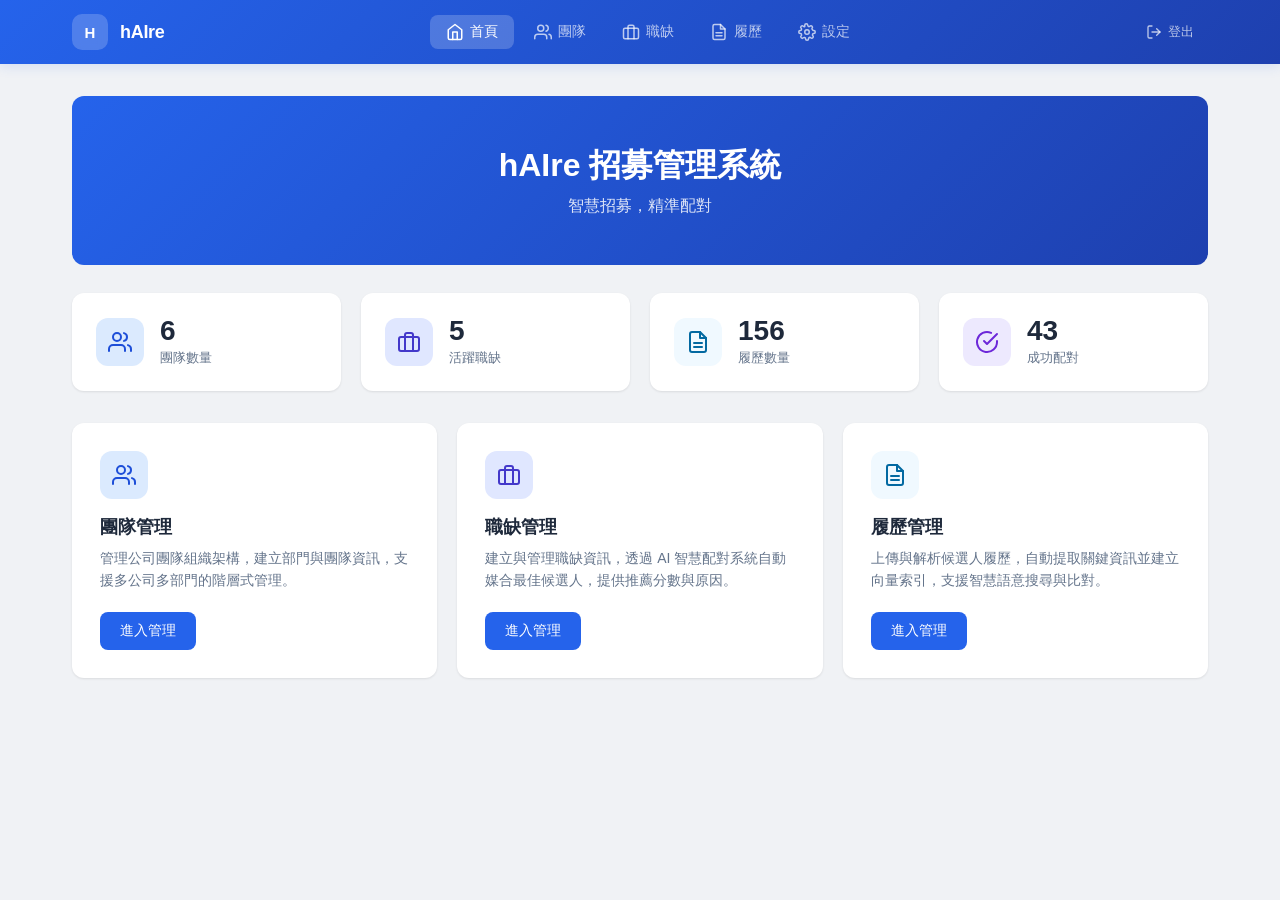
==== commit 17238909: "Redesign layout: replace sidebar with centered top navbar - Replace left sidebar navigation with ful" ====
--- a/docs/index.html
+++ b/docs/index.html
@@ -7,56 +7,40 @@
   <link rel="stylesheet" href="css/style.css">
 </head>
 <body>
-  <!-- Sidebar -->
-  <nav class="sidebar">
-    <div class="sidebar-logo">H</div>
-    <ul class="sidebar-nav">
-      <li><a href="index.html" class="active" title="首頁">
-        <svg viewBox="0 0 24 24" fill="none" stroke="currentColor" stroke-width="2" stroke-linecap="round" stroke-linejoin="round"><path d="M3 9l9-7 9 7v11a2 2 0 0 1-2 2H5a2 2 0 0 1-2-2z"/><polyline points="9 22 9 12 15 12 15 22"/></svg>
-      </a></li>
-      <li><a href="admin-teams.html" title="團隊管理">
-        <svg viewBox="0 0 24 24" fill="none" stroke="currentColor" stroke-width="2" stroke-linecap="round" stroke-linejoin="round"><path d="M17 21v-2a4 4 0 0 0-4-4H5a4 4 0 0 0-4 4v2"/><circle cx="9" cy="7" r="4"/><path d="M23 21v-2a4 4 0 0 0-3-3.87"/><path d="M16 3.13a4 4 0 0 1 0 7.75"/></svg>
-      </a></li>
-      <li><a href="admin-jobs.html" title="職缺管理">
-        <svg viewBox="0 0 24 24" fill="none" stroke="currentColor" stroke-width="2" stroke-linecap="round" stroke-linejoin="round"><rect x="2" y="7" width="20" height="14" rx="2" ry="2"/><path d="M16 21V5a2 2 0 0 0-2-2h-4a2 2 0 0 0-2 2v16"/></svg>
-      </a></li>
-      <li><a href="admin-resumes.html" title="履歷管理">
-        <svg viewBox="0 0 24 24" fill="none" stroke="currentColor" stroke-width="2" stroke-linecap="round" stroke-linejoin="round"><path d="M14 2H6a2 2 0 0 0-2 2v16a2 2 0 0 0 2 2h12a2 2 0 0 0 2-2V8z"/><polyline points="14 2 14 8 20 8"/><line x1="16" y1="13" x2="8" y2="13"/><line x1="16" y1="17" x2="8" y2="17"/><polyline points="10 9 9 9 8 9"/></svg>
-      </a></li>
-    </ul>
-    <div class="sidebar-bottom">
-      <a href="admin-settings.html" title="設定">
-        <svg viewBox="0 0 24 24" fill="none" stroke="currentColor" stroke-width="2" stroke-linecap="round" stroke-linejoin="round"><circle cx="12" cy="12" r="3"/><path d="M19.4 15a1.65 1.65 0 0 0 .33 1.82l.06.06a2 2 0 0 1 0 2.83 2 2 0 0 1-2.83 0l-.06-.06a1.65 1.65 0 0 0-1.82-.33 1.65 1.65 0 0 0-1 1.51V21a2 2 0 0 1-2 2 2 2 0 0 1-2-2v-.09A1.65 1.65 0 0 0 9 19.4a1.65 1.65 0 0 0-1.82.33l-.06.06a2 2 0 0 1-2.83 0 2 2 0 0 1 0-2.83l.06-.06A1.65 1.65 0 0 0 4.68 15a1.65 1.65 0 0 0-1.51-1H3a2 2 0 0 1-2-2 2 2 0 0 1 2-2h.09A1.65 1.65 0 0 0 4.6 9a1.65 1.65 0 0 0-.33-1.82l-.06-.06a2 2 0 0 1 0-2.83 2 2 0 0 1 2.83 0l.06.06A1.65 1.65 0 0 0 9 4.68a1.65 1.65 0 0 0 1-1.51V3a2 2 0 0 1 2-2 2 2 0 0 1 2 2v.09a1.65 1.65 0 0 0 1 1.51 1.65 1.65 0 0 0 1.82-.33l.06-.06a2 2 0 0 1 2.83 0 2 2 0 0 1 0 2.83l-.06.06A1.65 1.65 0 0 0 19.4 9a1.65 1.65 0 0 0 1.51 1H21a2 2 0 0 1 2 2 2 2 0 0 1-2 2h-.09a1.65 1.65 0 0 0-1.51 1z"/></svg>
+  <!-- Top Navbar -->
+  <nav class="navbar">
+    <div class="navbar-inner">
+      <a href="index.html" class="navbar-brand">
+        <div class="navbar-logo">H</div>
+        <span>hAIre</span>
       </a>
-      <a href="login.html" title="登出">
-        <svg viewBox="0 0 24 24" fill="none" stroke="currentColor" stroke-width="2" stroke-linecap="round" stroke-linejoin="round"><path d="M9 21H5a2 2 0 0 1-2-2V5a2 2 0 0 1 2-2h4"/><polyline points="16 17 21 12 16 7"/><line x1="21" y1="12" x2="9" y2="12"/></svg>
-      </a>
+      <div class="navbar-nav">
+        <a href="index.html" class="active"><svg viewBox="0 0 24 24" fill="none" stroke="currentColor" stroke-width="2" stroke-linecap="round" stroke-linejoin="round"><path d="M3 9l9-7 9 7v11a2 2 0 0 1-2 2H5a2 2 0 0 1-2-2z"/><polyline points="9 22 9 12 15 12 15 22"/></svg><span>首頁</span></a>
+        <a href="admin-teams.html"><svg viewBox="0 0 24 24" fill="none" stroke="currentColor" stroke-width="2" stroke-linecap="round" stroke-linejoin="round"><path d="M17 21v-2a4 4 0 0 0-4-4H5a4 4 0 0 0-4 4v2"/><circle cx="9" cy="7" r="4"/><path d="M23 21v-2a4 4 0 0 0-3-3.87"/><path d="M16 3.13a4 4 0 0 1 0 7.75"/></svg><span>團隊</span></a>
+        <a href="admin-jobs.html"><svg viewBox="0 0 24 24" fill="none" stroke="currentColor" stroke-width="2" stroke-linecap="round" stroke-linejoin="round"><rect x="2" y="7" width="20" height="14" rx="2" ry="2"/><path d="M16 21V5a2 2 0 0 0-2-2h-4a2 2 0 0 0-2 2v16"/></svg><span>職缺</span></a>
+        <a href="admin-resumes.html"><svg viewBox="0 0 24 24" fill="none" stroke="currentColor" stroke-width="2" stroke-linecap="round" stroke-linejoin="round"><path d="M14 2H6a2 2 0 0 0-2 2v16a2 2 0 0 0 2 2h12a2 2 0 0 0 2-2V8z"/><polyline points="14 2 14 8 20 8"/><line x1="16" y1="13" x2="8" y2="13"/><line x1="16" y1="17" x2="8" y2="17"/></svg><span>履歷</span></a>
+        <a href="admin-settings.html"><svg viewBox="0 0 24 24" fill="none" stroke="currentColor" stroke-width="2" stroke-linecap="round" stroke-linejoin="round"><circle cx="12" cy="12" r="3"/><path d="M19.4 15a1.65 1.65 0 0 0 .33 1.82l.06.06a2 2 0 0 1 0 2.83 2 2 0 0 1-2.83 0l-.06-.06a1.65 1.65 0 0 0-1.82-.33 1.65 1.65 0 0 0-1 1.51V21a2 2 0 0 1-4 0v-.09A1.65 1.65 0 0 0 9 19.4a1.65 1.65 0 0 0-1.82.33l-.06.06a2 2 0 0 1-2.83-2.83l.06-.06A1.65 1.65 0 0 0 4.68 15a1.65 1.65 0 0 0-1.51-1H3a2 2 0 0 1 0-4h.09A1.65 1.65 0 0 0 4.6 9a1.65 1.65 0 0 0-.33-1.82l-.06-.06a2 2 0 0 1 2.83-2.83l.06.06A1.65 1.65 0 0 0 9 4.68V3a2 2 0 0 1 4 0v.09a1.65 1.65 0 0 0 1 1.51 1.65 1.65 0 0 0 1.82-.33l.06-.06a2 2 0 0 1 2.83 2.83l-.06.06A1.65 1.65 0 0 0 19.4 9a1.65 1.65 0 0 0 1.51 1H21a2 2 0 0 1 0 4h-.09a1.65 1.65 0 0 0-1.51 1z"/></svg><span>設定</span></a>
+      </div>
+      <div class="navbar-actions">
+        <a href="login.html"><svg viewBox="0 0 24 24" fill="none" stroke="currentColor" stroke-width="2" stroke-linecap="round" stroke-linejoin="round"><path d="M9 21H5a2 2 0 0 1-2-2V5a2 2 0 0 1 2-2h4"/><polyline points="16 17 21 12 16 7"/><line x1="21" y1="12" x2="9" y2="12"/></svg>登出</a>
+      </div>
     </div>
   </nav>
 
   <!-- Main Content -->
   <main class="main-content">
-    <!-- Hero -->
     <div class="dashboard-hero">
       <h1>hAIre 招募管理系統</h1>
       <p>智慧招募，精準配對</p>
     </div>
 
-    <!-- Stats -->
-    <div class="stats-grid" id="statsGrid">
-      <!-- Populated by JS -->
-    </div>
-
-    <!-- Features -->
-    <div class="features-grid" id="featuresGrid">
-      <!-- Populated by JS -->
-    </div>
+    <div class="stats-grid" id="statsGrid"></div>
+    <div class="features-grid" id="featuresGrid"></div>
   </main>
 
   <script src="js/mock-data.js"></script>
   <script src="js/main.js"></script>
   <script>
-    // Render stats
     const statsData = [
       { label: '團隊數量', value: MOCK_STATS.teams, icon: 'teams', cls: 'teams' },
       { label: '活躍職缺', value: MOCK_STATS.activeJobs, icon: 'jobs', cls: 'jobs' },
@@ -81,7 +65,6 @@
       </div>
     `).join('');
 
-    // Render features
     const features = [
       {
         title: '團隊管理',
--- a/docs/css/style.css
+++ b/docs/css/style.css
@@ -3,24 +3,22 @@
   --primary: #2563EB;
   --primary-dark: #1D4ED8;
   --primary-light: #EFF6FF;
-  --sidebar-bg: #0F172A;
-  --sidebar-hover: #1E293B;
-  --sidebar-active: #1E3A5F;
   --bg: #f0f2f5;
   --card-bg: #ffffff;
-  --text-primary: #2c3e50;
-  --text-secondary: #7f8c8d;
-  --text-light: #bdc3c7;
-  --border: #e0e0e0;
+  --text-primary: #1e293b;
+  --text-secondary: #64748b;
+  --text-light: #94a3b8;
+  --border: #e2e8f0;
   --danger: #e74c3c;
   --danger-hover: #c0392b;
   --warning: #f39c12;
   --info: #3498db;
   --success: #27ae60;
-  --shadow: 0 2px 8px rgba(0,0,0,0.08);
-  --shadow-hover: 0 4px 16px rgba(0,0,0,0.12);
-  --radius: 10px;
-  --sidebar-width: 72px;
+  --shadow: 0 1px 3px rgba(0,0,0,0.06), 0 1px 2px rgba(0,0,0,0.04);
+  --shadow-hover: 0 4px 16px rgba(0,0,0,0.1);
+  --radius: 12px;
+  --max-width: 1200px;
+  --navbar-height: 64px;
 }
 
 /* ===== Reset & Base ===== */
@@ -35,7 +33,6 @@
   background: var(--bg);
   color: var(--text-primary);
   min-height: 100vh;
-  display: flex;
 }
 
 a {
@@ -58,109 +55,123 @@
   font-size: 14px;
 }
 
-/* ===== Sidebar ===== */
-.sidebar {
-  width: var(--sidebar-width);
-  background: var(--sidebar-bg);
-  min-height: 100vh;
+/* ===== Top Navbar ===== */
+.navbar {
+  width: 100%;
+  height: var(--navbar-height);
+  background: linear-gradient(135deg, var(--primary) 0%, #1E40AF 100%);
   position: fixed;
   top: 0;
   left: 0;
   z-index: 100;
   display: flex;
-  flex-direction: column;
-  align-items: center;
-  padding: 20px 0;
-}
-
-.sidebar-logo {
-  width: 40px;
-  height: 40px;
-  background: var(--primary);
+  align-items: center;
+  justify-content: center;
+  box-shadow: 0 2px 12px rgba(37,99,235,0.15);
+}
+
+.navbar-inner {
+  width: 100%;
+  max-width: var(--max-width);
+  padding: 0 32px;
+  display: flex;
+  align-items: center;
+  justify-content: space-between;
+}
+
+.navbar-brand {
+  display: flex;
+  align-items: center;
+  gap: 12px;
+  color: white;
+}
+
+.navbar-logo {
+  width: 36px;
+  height: 36px;
+  background: rgba(255,255,255,0.2);
   border-radius: 10px;
   display: flex;
   align-items: center;
   justify-content: center;
   color: white;
   font-weight: 700;
-  font-size: 16px;
-  margin-bottom: 32px;
-}
-
-.sidebar-nav {
-  display: flex;
-  flex-direction: column;
+  font-size: 15px;
+  backdrop-filter: blur(4px);
+}
+
+.navbar-brand span {
+  font-size: 18px;
+  font-weight: 700;
+  letter-spacing: -0.3px;
+}
+
+.navbar-nav {
+  display: flex;
+  align-items: center;
+  gap: 4px;
+}
+
+.navbar-nav a {
+  display: flex;
+  align-items: center;
+  gap: 6px;
+  padding: 8px 16px;
+  border-radius: 8px;
+  color: rgba(255,255,255,0.7);
+  font-size: 14px;
+  font-weight: 500;
+  transition: all 0.2s;
+}
+
+.navbar-nav a:hover {
+  background: rgba(255,255,255,0.15);
+  color: white;
+}
+
+.navbar-nav a.active {
+  background: rgba(255,255,255,0.2);
+  color: white;
+}
+
+.navbar-nav a svg {
+  width: 18px;
+  height: 18px;
+}
+
+.navbar-actions {
+  display: flex;
+  align-items: center;
   gap: 8px;
-  width: 100%;
-}
-
-.sidebar-nav a {
-  display: flex;
-  align-items: center;
-  justify-content: center;
-  width: 48px;
-  height: 48px;
-  margin: 0 auto;
-  border-radius: 12px;
-  color: var(--text-light);
+}
+
+.navbar-actions a {
+  display: flex;
+  align-items: center;
+  gap: 6px;
+  padding: 8px 14px;
+  border-radius: 8px;
+  color: rgba(255,255,255,0.7);
+  font-size: 13px;
+  font-weight: 500;
   transition: all 0.2s;
-  position: relative;
-}
-
-.sidebar-nav a:hover {
-  background: var(--sidebar-hover);
+}
+
+.navbar-actions a:hover {
+  background: rgba(255,255,255,0.15);
   color: white;
 }
 
-.sidebar-nav a.active {
-  background: var(--sidebar-active);
-  color: white;
-}
-
-.sidebar-nav a.active::before {
-  content: '';
-  position: absolute;
-  left: -12px;
-  width: 4px;
-  height: 24px;
-  background: var(--primary);
-  border-radius: 0 4px 4px 0;
-}
-
-.sidebar-nav svg {
-  width: 22px;
-  height: 22px;
-}
-
-.sidebar-bottom {
-  margin-top: auto;
-  display: flex;
-  flex-direction: column;
-  gap: 8px;
-  align-items: center;
-}
-
-.sidebar-bottom a {
-  display: flex;
-  align-items: center;
-  justify-content: center;
-  width: 48px;
-  height: 48px;
-  border-radius: 12px;
-  color: var(--text-light);
-  transition: all 0.2s;
-}
-
-.sidebar-bottom a:hover {
-  background: var(--sidebar-hover);
-  color: white;
+.navbar-actions a svg {
+  width: 16px;
+  height: 16px;
 }
 
 /* ===== Main Content ===== */
 .main-content {
-  margin-left: var(--sidebar-width);
-  flex: 1;
-  padding: 32px 40px;
+  max-width: var(--max-width);
+  margin: 0 auto;
+  padding: calc(var(--navbar-height) + 32px) 32px 48px;
   min-height: 100vh;
 }
 
@@ -173,7 +184,7 @@
 }
 
 .page-header h1 {
-  font-size: 24px;
+  font-size: 26px;
   font-weight: 700;
   color: var(--text-primary);
 }
@@ -188,13 +199,14 @@
 .dashboard-hero {
   background: linear-gradient(135deg, var(--primary) 0%, #1E40AF 100%);
   border-radius: var(--radius);
-  padding: 40px;
+  padding: 48px;
   color: white;
   margin-bottom: 28px;
+  text-align: center;
 }
 
 .dashboard-hero h1 {
-  font-size: 28px;
+  font-size: 32px;
   font-weight: 700;
   margin-bottom: 8px;
 }
@@ -208,7 +220,7 @@
   display: grid;
   grid-template-columns: repeat(4, 1fr);
   gap: 20px;
-  margin-bottom: 28px;
+  margin-bottom: 32px;
 }
 
 .stat-card {
@@ -219,11 +231,12 @@
   display: flex;
   align-items: center;
   gap: 16px;
-  transition: box-shadow 0.2s;
+  transition: all 0.2s;
 }
 
 .stat-card:hover {
   box-shadow: var(--shadow-hover);
+  transform: translateY(-1px);
 }
 
 .stat-icon {
@@ -233,6 +246,7 @@
   display: flex;
   align-items: center;
   justify-content: center;
+  flex-shrink: 0;
 }
 
 .stat-icon svg {
@@ -337,13 +351,13 @@
 }
 
 .btn-secondary {
-  background: var(--bg);
+  background: var(--card-bg);
   color: var(--text-primary);
   border: 1px solid var(--border);
 }
 
 .btn-secondary:hover {
-  background: #e5e7eb;
+  background: #f1f5f9;
 }
 
 .btn-danger {
@@ -406,12 +420,12 @@
   font-size: 14px;
   background: var(--card-bg);
   transition: border-color 0.2s;
-  position: relative;
 }
 
 .search-input:focus {
   outline: none;
   border-color: var(--primary);
+  box-shadow: 0 0 0 3px rgba(37,99,235,0.1);
 }
 
 .search-wrapper {
@@ -449,7 +463,7 @@
 /* ===== Team Cards Grid ===== */
 .teams-grid {
   display: grid;
-  grid-template-columns: repeat(auto-fill, minmax(320px, 1fr));
+  grid-template-columns: repeat(auto-fill, minmax(340px, 1fr));
   gap: 20px;
 }
 
@@ -459,11 +473,11 @@
   padding: 24px;
   box-shadow: var(--shadow);
   transition: all 0.2s;
-  position: relative;
 }
 
 .team-card:hover {
   box-shadow: var(--shadow-hover);
+  transform: translateY(-1px);
 }
 
 .team-card-header {
@@ -702,16 +716,17 @@
 .job-tabs {
   display: flex;
   gap: 4px;
-  background: var(--bg);
-  border-radius: 8px;
+  background: var(--card-bg);
+  border-radius: 10px;
   padding: 4px;
   margin-bottom: 24px;
   width: fit-content;
+  box-shadow: var(--shadow);
 }
 
 .job-tab {
   padding: 8px 20px;
-  border-radius: 6px;
+  border-radius: 8px;
   font-size: 14px;
   font-weight: 500;
   background: transparent;
@@ -720,13 +735,13 @@
 }
 
 .job-tab.active {
-  background: var(--card-bg);
-  color: var(--text-primary);
-  box-shadow: 0 1px 4px rgba(0,0,0,0.08);
+  background: var(--primary);
+  color: white;
 }
 
 .job-tab:hover:not(.active) {
   color: var(--text-primary);
+  background: var(--bg);
 }
 
 .candidates-section h3 {
@@ -937,7 +952,6 @@
   align-items: center;
   justify-content: center;
   background: var(--bg);
-  margin: 0;
 }
 
 .login-container {
@@ -951,13 +965,13 @@
 
 .login-header {
   background: linear-gradient(135deg, var(--primary) 0%, #1E40AF 100%);
-  padding: 32px;
+  padding: 36px;
   text-align: center;
   color: white;
 }
 
 .login-header h1 {
-  font-size: 24px;
+  font-size: 28px;
   font-weight: 700;
   margin-bottom: 4px;
 }
@@ -1011,18 +1025,6 @@
   font-weight: 500;
 }
 
-/* ===== Job Select Page ===== */
-.job-select-wrapper {
-  display: flex;
-  gap: 12px;
-  margin-bottom: 24px;
-}
-
-.job-select-dropdown {
-  flex: 1;
-  max-width: 400px;
-}
-
 /* ===== Empty State ===== */
 .empty-state {
   text-align: center;
@@ -1050,7 +1052,7 @@
 /* ===== Toast Notification ===== */
 .toast-container {
   position: fixed;
-  top: 20px;
+  top: calc(var(--navbar-height) + 12px);
   right: 20px;
   z-index: 9999;
   display: flex;
@@ -1400,15 +1402,20 @@
   .candidate-body {
     grid-template-columns: 1fr;
   }
+  .navbar-nav a span {
+    display: none;
+  }
 }
 
 @media (max-width: 768px) {
-  .sidebar {
-    width: 56px;
+  .main-content {
+    padding: calc(var(--navbar-height) + 20px) 16px 32px;
   }
-  .main-content {
-    margin-left: 56px;
-    padding: 20px;
+  .navbar-inner {
+    padding: 0 16px;
+  }
+  .navbar-brand span {
+    display: none;
   }
   .stats-grid {
     grid-template-columns: 1fr;
